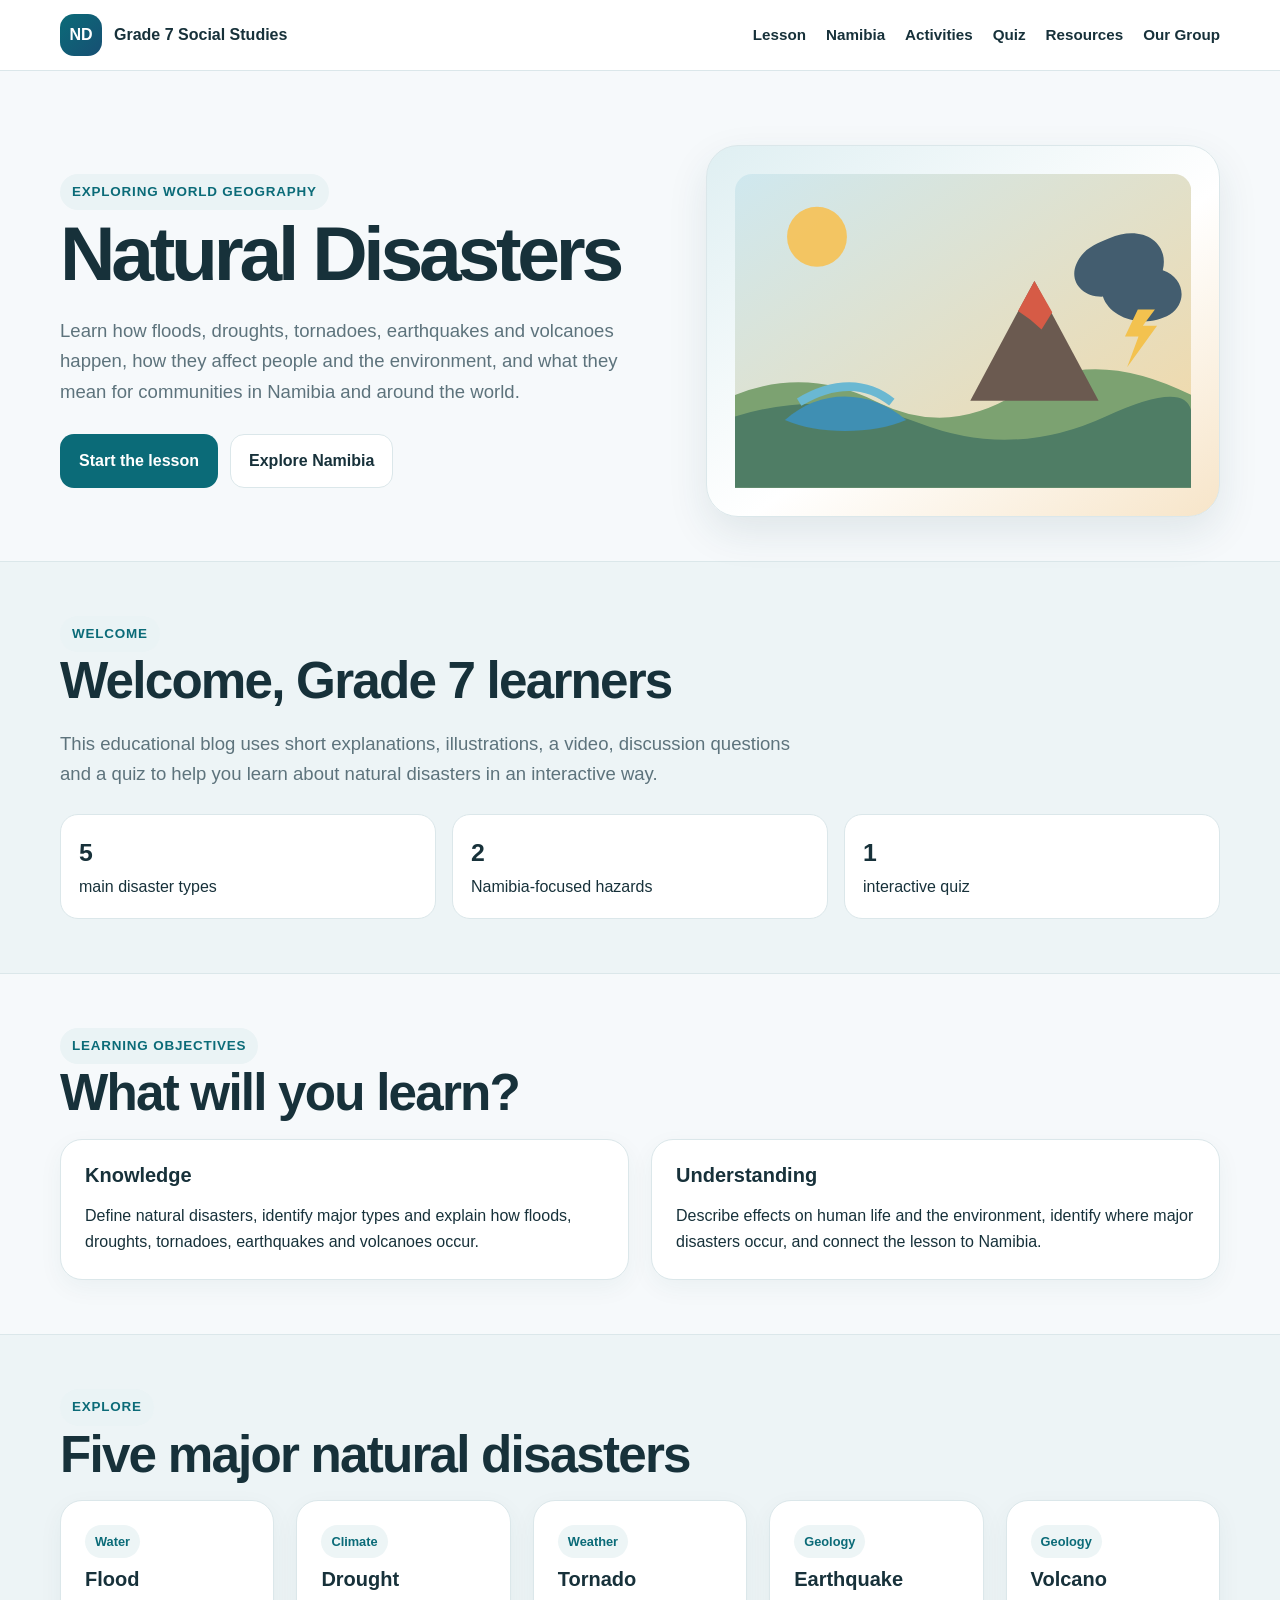
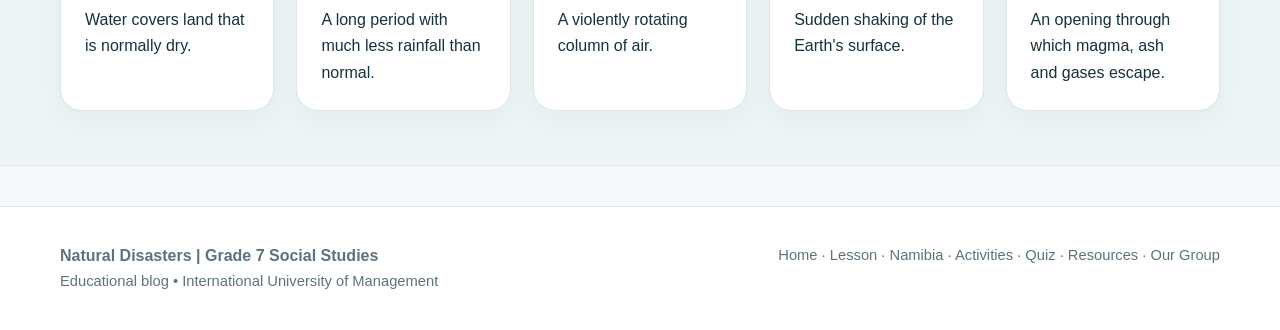
==== index.html @ 61c07725 "Grade 7 Natural Disasters educational site Co-Authored-By: Claude Opus 5.5 <noreply@anthropic.com>" ====
<!doctype html><html lang="en"><head><meta charset="utf-8"><meta name="viewport" content="width=device-width,initial-scale=1"><title>Natural Disasters | Grade 7 Social Studies</title><link rel="stylesheet" href="styles.css"></head><body>
<header class="nav"><div class="wrap nav-inner"><a class="brand" href="index.html"><span class="logo">ND</span><span>Grade 7 Social Studies</span></a><nav class="menu"><a href="lesson.html">Lesson</a><a href="namibia.html">Namibia</a><a href="activities.html">Activities</a><a href="quiz.html">Quiz</a><a href="resources.html">Resources</a><a href="group.html">Our Group</a></nav></div></header>
<main>
<section class="hero"><div class="wrap hero-grid"><div><span class="kicker">Exploring World Geography</span><h1>Natural Disasters</h1><p class="lead">Learn how floods, droughts, tornadoes, earthquakes and volcanoes happen, how they affect people and the environment, and what they mean for communities in Namibia and around the world.</p><div class="cta-row"><a class="btn btn-primary" href="lesson.html">Start the lesson</a><a class="btn btn-secondary" href="namibia.html">Explore Namibia</a></div></div><div class="hero-art"><svg viewBox="0 0 640 440" role="img" aria-label="Illustration of natural disasters"><defs><linearGradient id="sky" x1="0" y1="0" x2="1" y2="1"><stop offset="0" stop-color="#cfe8ef"/><stop offset="1" stop-color="#f4d8a4"/></linearGradient></defs><rect width="640" height="440" rx="24" fill="url(#sky)"/><path d="M0 310 Q100 270 200 320 T400 305 T640 310 V440 H0Z" fill="#7ca271"/><path d="M0 340 Q130 300 260 350 T520 340 T640 350 V440 H0Z" fill="#4f7d65"/><path d="M330 318 L420 150 L510 318Z" fill="#6b5a50"/><path d="M397 192 L420 150 L445 194 L430 218 L414 204Z" fill="#d65b46"/><path d="M70 345 C120 300 190 302 240 345 C195 365 116 366 70 345Z" fill="#3f8fb3"/><path d="M90 320 C140 290 185 292 220 320" stroke="#6ab8d2" stroke-width="12" fill="none"/><path d="M525 90 C570 70 610 95 600 135 C630 145 636 180 610 197 C574 218 526 203 516 172 C487 173 468 150 479 126 C488 105 505 98 525 90Z" fill="#435d6f"/><path d="M565 190 l-18 38 h19 l-16 43 42-58 h-20 l17-23z" fill="#f3c24f"/><circle cx="115" cy="88" r="42" fill="#f5c35c" opacity=".95"/></svg></div></div></section>
<section class="section alt"><div class="wrap"><span class="kicker">Welcome</span><h2>Welcome, Grade 7 learners</h2><p class="lead">This educational blog uses short explanations, illustrations, a video, discussion questions and a quiz to help you learn about natural disasters in an interactive way.</p><div class="stats"><div class="stat"><strong>5</strong><span>main disaster types</span></div><div class="stat"><strong>2</strong><span>Namibia-focused hazards</span></div><div class="stat"><strong>1</strong><span>interactive quiz</span></div></div></div></section>
<section class="section"><div class="wrap"><span class="kicker">Learning objectives</span><h2>What will you learn?</h2><div class="grid two"><div class="card"><h3>Knowledge</h3><p>Define natural disasters, identify major types and explain how floods, droughts, tornadoes, earthquakes and volcanoes occur.</p></div><div class="card"><h3>Understanding</h3><p>Describe effects on human life and the environment, identify where major disasters occur, and connect the lesson to Namibia.</p></div></div></div></section>
<section class="section alt"><div class="wrap"><span class="kicker">Explore</span><h2>Five major natural disasters</h2><div class="grid five"><div class="card"><span class="badge">Water</span><h3>Flood</h3><p>Water covers land that is normally dry.</p></div><div class="card"><span class="badge">Climate</span><h3>Drought</h3><p>A long period with much less rainfall than normal.</p></div><div class="card"><span class="badge">Weather</span><h3>Tornado</h3><p>A violently rotating column of air.</p></div><div class="card"><span class="badge">Geology</span><h3>Earthquake</h3><p>Sudden shaking of the Earth's surface.</p></div><div class="card"><span class="badge">Geology</span><h3>Volcano</h3><p>An opening through which magma, ash and gases escape.</p></div></div></div></section>
</main>
<footer class="footer"><div class="wrap footer-grid"><div><strong>Natural Disasters | Grade 7 Social Studies</strong><div class="small">Educational blog • International University of Management</div></div><div class="small">Home · Lesson · Namibia · Activities · Quiz · Resources · Our Group</div></div></footer>
</body></html>
---- styles.css ----
:root{
  --bg:#f6f9fb;
  --surface:#ffffff;
  --ink:#17313a;
  --muted:#5d737c;
  --brand:#0b6b78;
  --brand-2:#174f73;
  --accent:#e39a39;
  --soft:#eaf3f5;
  --line:#dbe7ea;
  --shadow:0 16px 40px rgba(25,70,82,.10);
  --radius:22px;
}
*{box-sizing:border-box}
html{scroll-behavior:smooth}
body{margin:0;font-family:Inter,Arial,Helvetica,sans-serif;background:var(--bg);color:var(--ink);line-height:1.65}
a{color:var(--brand);text-decoration:none}
a:hover{text-decoration:underline}
img,svg{max-width:100%;display:block}
.wrap{width:min(1160px,92%);margin:auto}
.nav{position:sticky;top:0;z-index:20;background:rgba(255,255,255,.95);backdrop-filter:blur(10px);border-bottom:1px solid var(--line)}
.nav-inner{display:flex;align-items:center;justify-content:space-between;gap:24px;padding:14px 0}
.brand{display:flex;align-items:center;gap:12px;font-weight:800;color:var(--ink)}
.logo{width:42px;height:42px;border-radius:14px;background:linear-gradient(135deg,var(--brand),var(--brand-2));display:grid;place-items:center;color:white;font-weight:900}
.menu{display:flex;gap:20px;flex-wrap:wrap;font-size:.95rem}
.menu a{color:var(--ink);font-weight:650}
.hero{padding:74px 0 44px}
.hero-grid{display:grid;grid-template-columns:1.08fr .92fr;gap:42px;align-items:center}
.kicker{display:inline-flex;gap:8px;align-items:center;padding:7px 12px;border-radius:999px;background:var(--soft);color:var(--brand);font-weight:800;font-size:.84rem;text-transform:uppercase;letter-spacing:.06em}
h1,h2,h3{line-height:1.14;margin:0 0 16px}
h1{font-size:clamp(2.6rem,6vw,5.7rem);letter-spacing:-.055em}
h2{font-size:clamp(2rem,4vw,3.3rem);letter-spacing:-.035em}
h3{font-size:1.25rem}
.lead{font-size:1.16rem;color:var(--muted);max-width:760px}
.cta-row{display:flex;gap:12px;flex-wrap:wrap;margin-top:26px}.btn{display:inline-flex;align-items:center;justify-content:center;padding:13px 18px;border-radius:14px;font-weight:800;border:1px solid transparent}.btn-primary{background:var(--brand);color:#fff}.btn-secondary{background:#fff;border-color:var(--line);color:var(--ink)}
.hero-art{background:linear-gradient(145deg,#dfeff2,#fff 55%,#f7e5c9);border:1px solid var(--line);border-radius:32px;padding:28px;box-shadow:var(--shadow)}
.section{padding:54px 0}.section.alt{background:#edf4f6;border-top:1px solid var(--line);border-bottom:1px solid var(--line)}
.grid{display:grid;grid-template-columns:repeat(3,1fr);gap:22px}.grid.two{grid-template-columns:repeat(2,1fr)}.grid.five{grid-template-columns:repeat(5,1fr)}
.card{background:var(--surface);border:1px solid var(--line);border-radius:var(--radius);padding:24px;box-shadow:0 8px 24px rgba(25,70,82,.05)}
.card p:last-child{margin-bottom:0}.iconbox{height:170px;border-radius:18px;background:linear-gradient(135deg,#edf5f6,#fff);display:grid;place-items:center;margin-bottom:18px;border:1px solid var(--line);overflow:hidden}
.badge{display:inline-block;padding:6px 10px;border-radius:999px;background:#edf5f6;color:var(--brand);font-size:.8rem;font-weight:800;margin-bottom:10px}
.stats{display:grid;grid-template-columns:repeat(3,1fr);gap:16px;margin-top:24px}.stat{background:#fff;border:1px solid var(--line);padding:18px;border-radius:18px}.stat strong{display:block;font-size:1.55rem}
.note{border-left:4px solid var(--accent);background:#fff7ea;padding:18px 20px;border-radius:14px;margin:20px 0}.namibia{border-left-color:var(--brand);background:#eef8fa}
.table-wrap{overflow-x:auto}.table{width:100%;border-collapse:collapse;background:#fff;border-radius:18px;overflow:hidden}.table th,.table td{padding:14px 16px;border-bottom:1px solid var(--line);vertical-align:top}.table th{background:#edf4f6;text-align:left}
.figure{background:#fff;border:1px solid var(--line);border-radius:22px;padding:18px}.figure figcaption{color:var(--muted);font-size:.9rem;margin-top:10px}
.quiz-q{margin-bottom:26px;padding-bottom:22px;border-bottom:1px solid var(--line)}.quiz-q label{display:block;margin:8px 0}.quiz-q input{margin-right:8px}.quiz-result{display:none;margin-top:18px;padding:18px;border-radius:16px;background:#eaf7ef;border:1px solid #bddfca;font-weight:800}
.footer{padding:36px 0;border-top:1px solid var(--line);background:#fff;color:var(--muted);margin-top:40px}.footer-grid{display:flex;justify-content:space-between;gap:24px;flex-wrap:wrap}
.page-hero{padding:62px 0 28px}.breadcrumbs{font-size:.9rem;color:var(--muted);margin-bottom:12px}.content{max-width:850px}.content h2{margin-top:38px}.content h3{margin-top:28px}.content ul{padding-left:22px}
.group-card strong{font-size:1.08rem}.small{font-size:.92rem;color:var(--muted)}
@media(max-width:920px){.hero-grid,.grid,.grid.two,.grid.five,.stats{grid-template-columns:1fr 1fr}.menu{display:none}h1{font-size:3.4rem}}
@media(max-width:640px){.hero-grid,.grid,.grid.two,.grid.five,.stats{grid-template-columns:1fr}.hero{padding-top:42px}.hero-art{order:-1}.wrap{width:min(94%,1160px)}.section{padding:40px 0}h1{font-size:2.7rem}}
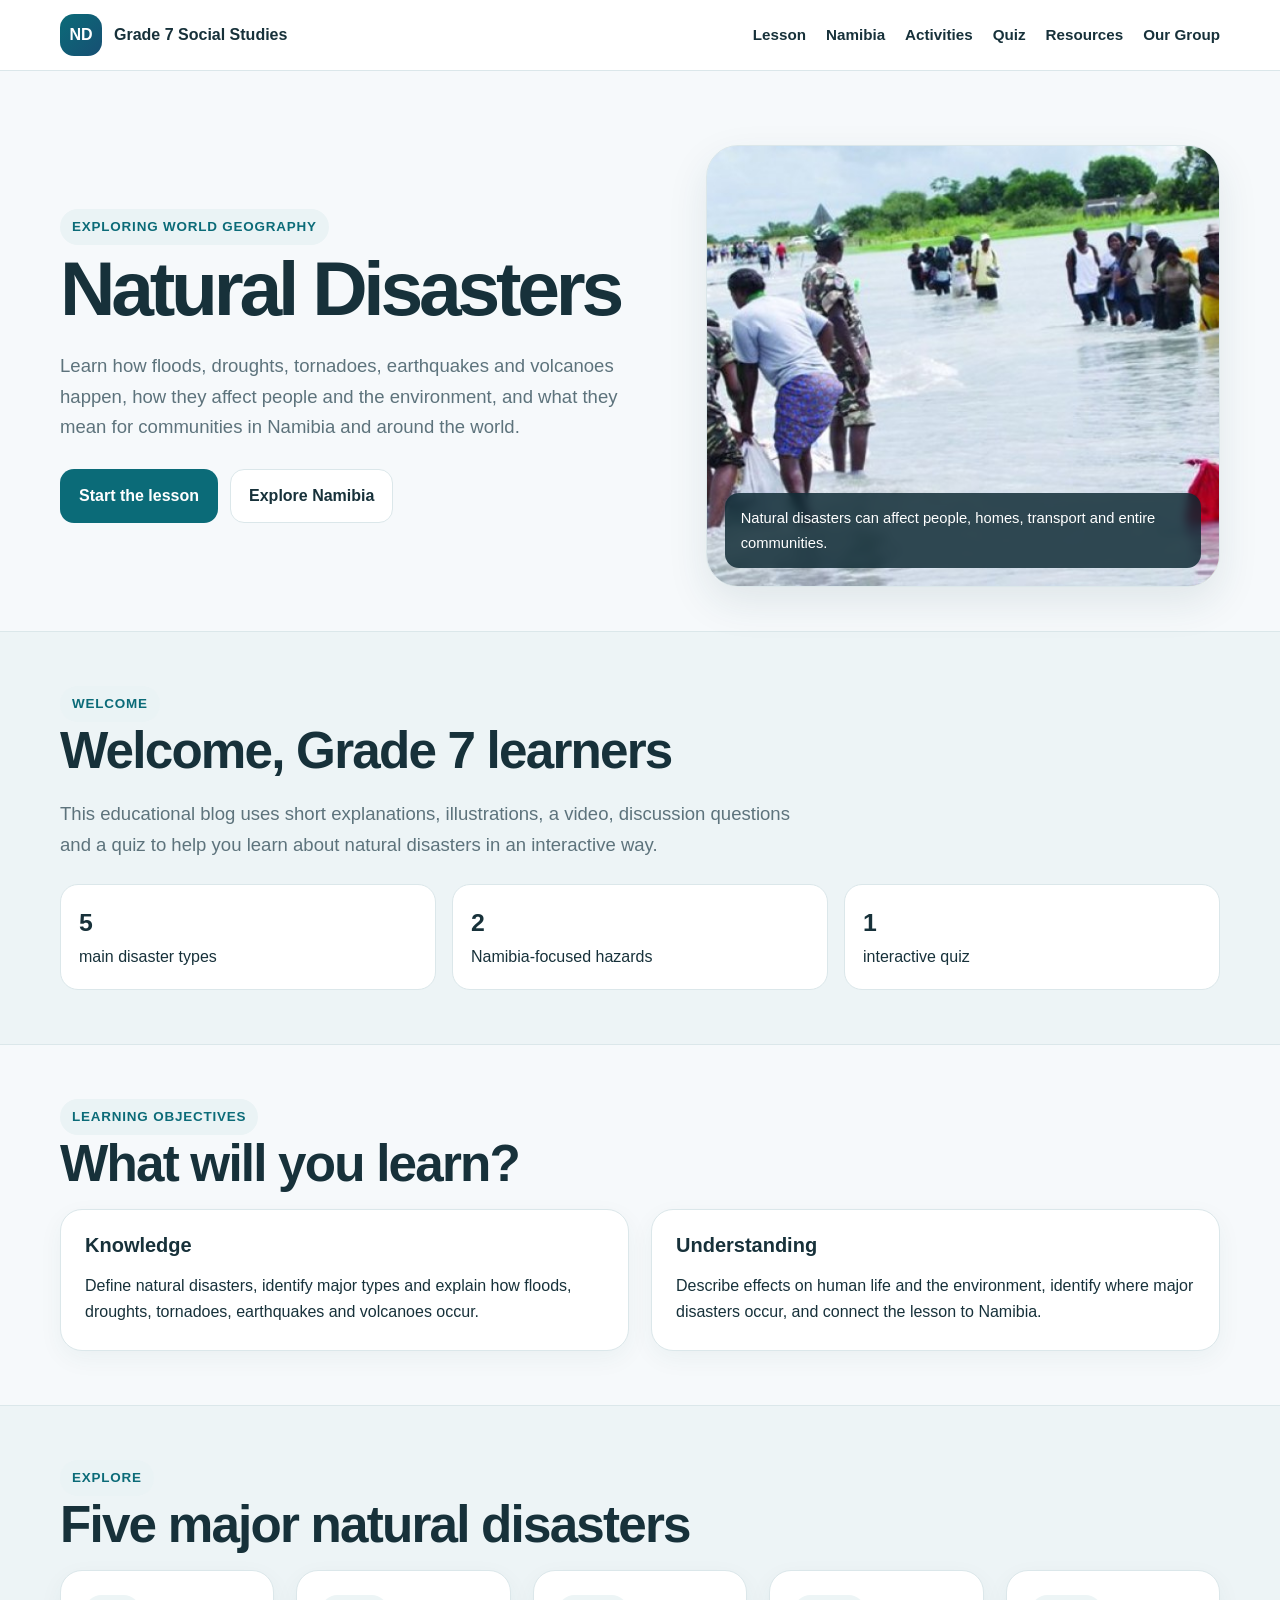
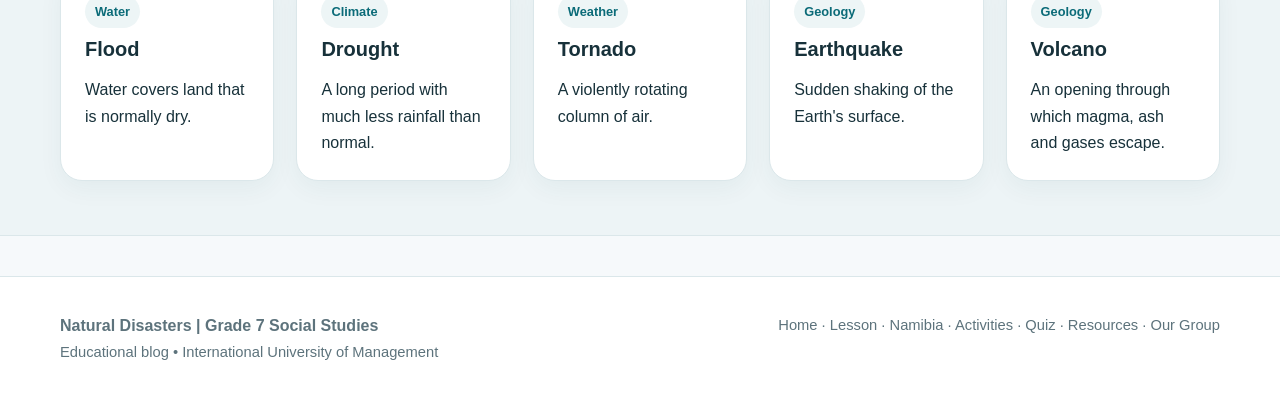
==== commit 1b7b2bcb: "Add disaster photos to home, lesson and Namibia pages Co-Authored-By: Claude Opus 5.5 <noreply@anthr" ====
--- a/index.html
+++ b/index.html
@@ -1,7 +1,7 @@
 <!doctype html><html lang="en"><head><meta charset="utf-8"><meta name="viewport" content="width=device-width,initial-scale=1"><title>Natural Disasters | Grade 7 Social Studies</title><link rel="stylesheet" href="styles.css"></head><body>
 <header class="nav"><div class="wrap nav-inner"><a class="brand" href="index.html"><span class="logo">ND</span><span>Grade 7 Social Studies</span></a><nav class="menu"><a href="lesson.html">Lesson</a><a href="namibia.html">Namibia</a><a href="activities.html">Activities</a><a href="quiz.html">Quiz</a><a href="resources.html">Resources</a><a href="group.html">Our Group</a></nav></div></header>
 <main>
-<section class="hero"><div class="wrap hero-grid"><div><span class="kicker">Exploring World Geography</span><h1>Natural Disasters</h1><p class="lead">Learn how floods, droughts, tornadoes, earthquakes and volcanoes happen, how they affect people and the environment, and what they mean for communities in Namibia and around the world.</p><div class="cta-row"><a class="btn btn-primary" href="lesson.html">Start the lesson</a><a class="btn btn-secondary" href="namibia.html">Explore Namibia</a></div></div><div class="hero-art"><svg viewBox="0 0 640 440" role="img" aria-label="Illustration of natural disasters"><defs><linearGradient id="sky" x1="0" y1="0" x2="1" y2="1"><stop offset="0" stop-color="#cfe8ef"/><stop offset="1" stop-color="#f4d8a4"/></linearGradient></defs><rect width="640" height="440" rx="24" fill="url(#sky)"/><path d="M0 310 Q100 270 200 320 T400 305 T640 310 V440 H0Z" fill="#7ca271"/><path d="M0 340 Q130 300 260 350 T520 340 T640 350 V440 H0Z" fill="#4f7d65"/><path d="M330 318 L420 150 L510 318Z" fill="#6b5a50"/><path d="M397 192 L420 150 L445 194 L430 218 L414 204Z" fill="#d65b46"/><path d="M70 345 C120 300 190 302 240 345 C195 365 116 366 70 345Z" fill="#3f8fb3"/><path d="M90 320 C140 290 185 292 220 320" stroke="#6ab8d2" stroke-width="12" fill="none"/><path d="M525 90 C570 70 610 95 600 135 C630 145 636 180 610 197 C574 218 526 203 516 172 C487 173 468 150 479 126 C488 105 505 98 525 90Z" fill="#435d6f"/><path d="M565 190 l-18 38 h19 l-16 43 42-58 h-20 l17-23z" fill="#f3c24f"/><circle cx="115" cy="88" r="42" fill="#f5c35c" opacity=".95"/></svg></div></div></section>
+<section class="hero"><div class="wrap hero-grid"><div><span class="kicker">Exploring World Geography</span><h1>Natural Disasters</h1><p class="lead">Learn how floods, droughts, tornadoes, earthquakes and volcanoes happen, how they affect people and the environment, and what they mean for communities in Namibia and around the world.</p><div class="cta-row"><a class="btn btn-primary" href="lesson.html">Start the lesson</a><a class="btn btn-secondary" href="namibia.html">Explore Namibia</a></div></div><div class="hero-art photo-hero"><img src="images/flood-community.png" alt="People moving through flood water"><div class="hero-caption">Natural disasters can affect people, homes, transport and entire communities.</div></div></div></div></section>
 <section class="section alt"><div class="wrap"><span class="kicker">Welcome</span><h2>Welcome, Grade 7 learners</h2><p class="lead">This educational blog uses short explanations, illustrations, a video, discussion questions and a quiz to help you learn about natural disasters in an interactive way.</p><div class="stats"><div class="stat"><strong>5</strong><span>main disaster types</span></div><div class="stat"><strong>2</strong><span>Namibia-focused hazards</span></div><div class="stat"><strong>1</strong><span>interactive quiz</span></div></div></div></section>
 <section class="section"><div class="wrap"><span class="kicker">Learning objectives</span><h2>What will you learn?</h2><div class="grid two"><div class="card"><h3>Knowledge</h3><p>Define natural disasters, identify major types and explain how floods, droughts, tornadoes, earthquakes and volcanoes occur.</p></div><div class="card"><h3>Understanding</h3><p>Describe effects on human life and the environment, identify where major disasters occur, and connect the lesson to Namibia.</p></div></div></div></section>
 <section class="section alt"><div class="wrap"><span class="kicker">Explore</span><h2>Five major natural disasters</h2><div class="grid five"><div class="card"><span class="badge">Water</span><h3>Flood</h3><p>Water covers land that is normally dry.</p></div><div class="card"><span class="badge">Climate</span><h3>Drought</h3><p>A long period with much less rainfall than normal.</p></div><div class="card"><span class="badge">Weather</span><h3>Tornado</h3><p>A violently rotating column of air.</p></div><div class="card"><span class="badge">Geology</span><h3>Earthquake</h3><p>Sudden shaking of the Earth's surface.</p></div><div class="card"><span class="badge">Geology</span><h3>Volcano</h3><p>An opening through which magma, ash and gases escape.</p></div></div></div></section>
--- a/styles.css
+++ b/styles.css
@@ -49,3 +49,12 @@
 .group-card strong{font-size:1.08rem}.small{font-size:.92rem;color:var(--muted)}
 @media(max-width:920px){.hero-grid,.grid,.grid.two,.grid.five,.stats{grid-template-columns:1fr 1fr}.menu{display:none}h1{font-size:3.4rem}}
 @media(max-width:640px){.hero-grid,.grid,.grid.two,.grid.five,.stats{grid-template-columns:1fr}.hero{padding-top:42px}.hero-art{order:-1}.wrap{width:min(94%,1160px)}.section{padding:40px 0}h1{font-size:2.7rem}}
+
+/* Embedded lesson photography */
+.photo-grid{display:grid;grid-template-columns:repeat(2,minmax(0,1fr));gap:18px;margin:22px 0 26px}
+.photo-figure{padding:12px;overflow:hidden}
+.lesson-photo{width:100%;height:290px;object-fit:cover;border-radius:15px}
+.photo-hero{padding:0;overflow:hidden;position:relative;min-height:420px}
+.photo-hero>img{width:100%;height:440px;object-fit:cover}
+.hero-caption{position:absolute;left:18px;right:18px;bottom:18px;background:rgba(10,39,48,.82);color:white;padding:13px 16px;border-radius:14px;font-size:.92rem;backdrop-filter:blur(5px)}
+@media(max-width:640px){.photo-grid{grid-template-columns:1fr}.lesson-photo{height:240px}.photo-hero>img{height:330px}.photo-hero{min-height:0}}
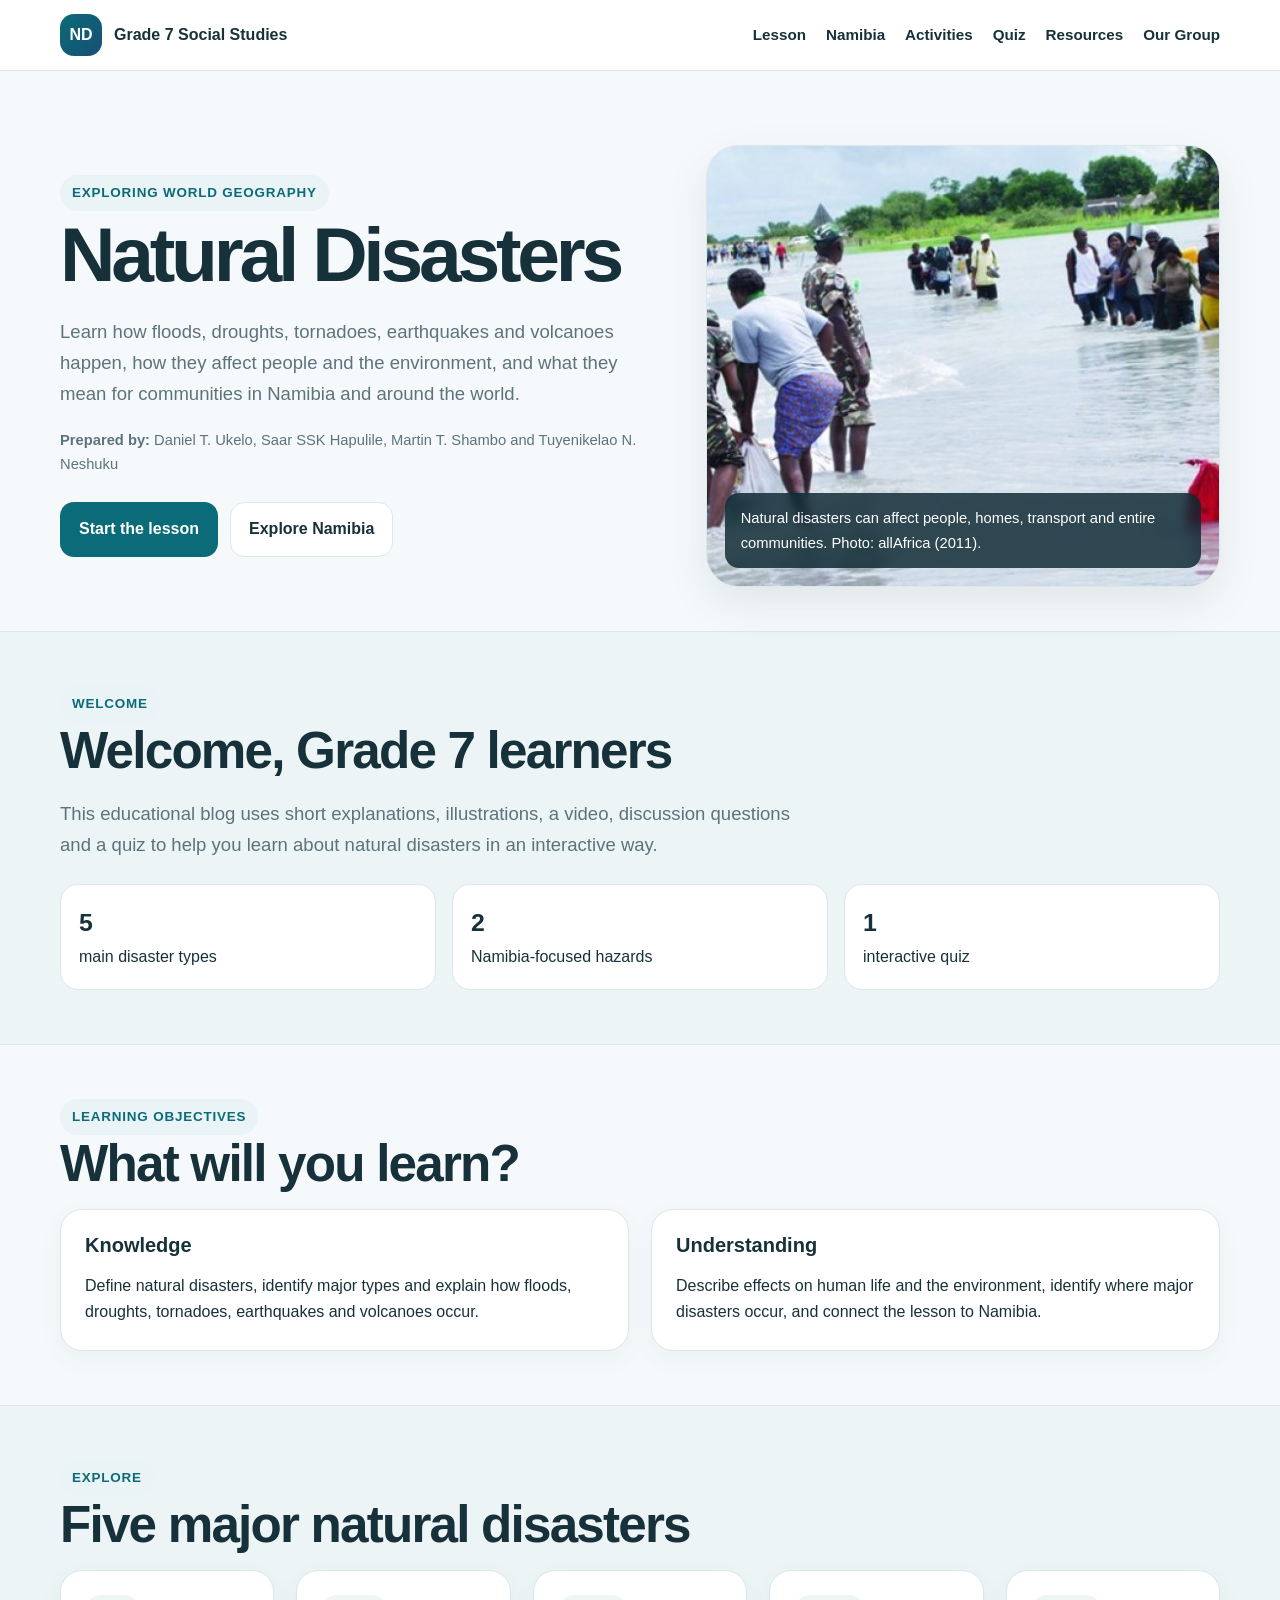
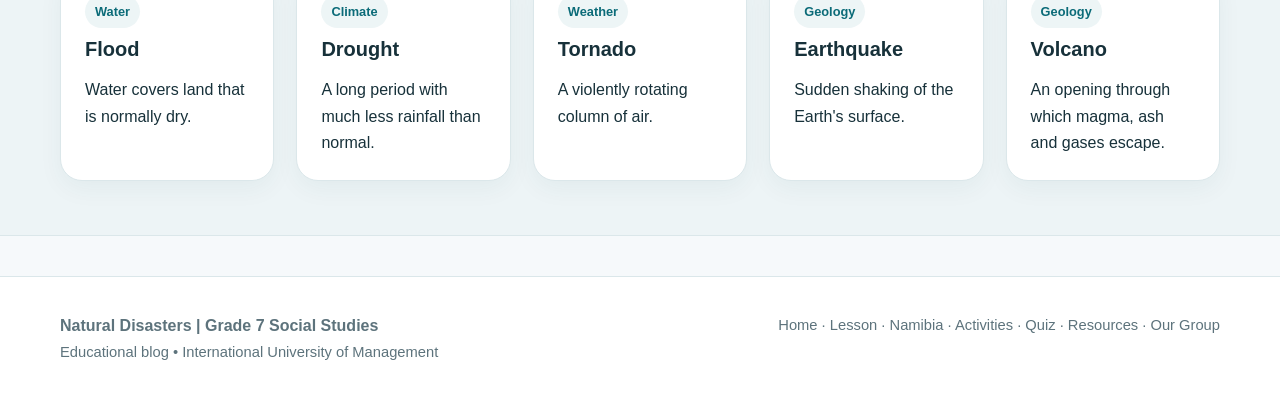
==== commit ff5440ec: "Add image sources, APA references, homepage credits and full reflection Replace three untraceable ph" ====
--- a/index.html
+++ b/index.html
@@ -1,7 +1,7 @@
 <!doctype html><html lang="en"><head><meta charset="utf-8"><meta name="viewport" content="width=device-width,initial-scale=1"><title>Natural Disasters | Grade 7 Social Studies</title><link rel="stylesheet" href="styles.css"></head><body>
 <header class="nav"><div class="wrap nav-inner"><a class="brand" href="index.html"><span class="logo">ND</span><span>Grade 7 Social Studies</span></a><nav class="menu"><a href="lesson.html">Lesson</a><a href="namibia.html">Namibia</a><a href="activities.html">Activities</a><a href="quiz.html">Quiz</a><a href="resources.html">Resources</a><a href="group.html">Our Group</a></nav></div></header>
 <main>
-<section class="hero"><div class="wrap hero-grid"><div><span class="kicker">Exploring World Geography</span><h1>Natural Disasters</h1><p class="lead">Learn how floods, droughts, tornadoes, earthquakes and volcanoes happen, how they affect people and the environment, and what they mean for communities in Namibia and around the world.</p><div class="cta-row"><a class="btn btn-primary" href="lesson.html">Start the lesson</a><a class="btn btn-secondary" href="namibia.html">Explore Namibia</a></div></div><div class="hero-art photo-hero"><img src="images/flood-community.png" alt="People moving through flood water"><div class="hero-caption">Natural disasters can affect people, homes, transport and entire communities.</div></div></div></div></section>
+<section class="hero"><div class="wrap hero-grid"><div><span class="kicker">Exploring World Geography</span><h1>Natural Disasters</h1><p class="lead">Learn how floods, droughts, tornadoes, earthquakes and volcanoes happen, how they affect people and the environment, and what they mean for communities in Namibia and around the world.</p><p class="small"><strong>Prepared by:</strong> Daniel T. Ukelo, Saar SSK Hapulile, Martin T. Shambo and Tuyenikelao N. Neshuku</p><div class="cta-row"><a class="btn btn-primary" href="lesson.html">Start the lesson</a><a class="btn btn-secondary" href="namibia.html">Explore Namibia</a></div></div><div class="hero-art photo-hero"><img src="images/flood-community.png" alt="People moving through flood water"><div class="hero-caption">Natural disasters can affect people, homes, transport and entire communities. Photo: allAfrica (2011).</div></div></div></div></section>
 <section class="section alt"><div class="wrap"><span class="kicker">Welcome</span><h2>Welcome, Grade 7 learners</h2><p class="lead">This educational blog uses short explanations, illustrations, a video, discussion questions and a quiz to help you learn about natural disasters in an interactive way.</p><div class="stats"><div class="stat"><strong>5</strong><span>main disaster types</span></div><div class="stat"><strong>2</strong><span>Namibia-focused hazards</span></div><div class="stat"><strong>1</strong><span>interactive quiz</span></div></div></div></section>
 <section class="section"><div class="wrap"><span class="kicker">Learning objectives</span><h2>What will you learn?</h2><div class="grid two"><div class="card"><h3>Knowledge</h3><p>Define natural disasters, identify major types and explain how floods, droughts, tornadoes, earthquakes and volcanoes occur.</p></div><div class="card"><h3>Understanding</h3><p>Describe effects on human life and the environment, identify where major disasters occur, and connect the lesson to Namibia.</p></div></div></div></section>
 <section class="section alt"><div class="wrap"><span class="kicker">Explore</span><h2>Five major natural disasters</h2><div class="grid five"><div class="card"><span class="badge">Water</span><h3>Flood</h3><p>Water covers land that is normally dry.</p></div><div class="card"><span class="badge">Climate</span><h3>Drought</h3><p>A long period with much less rainfall than normal.</p></div><div class="card"><span class="badge">Weather</span><h3>Tornado</h3><p>A violently rotating column of air.</p></div><div class="card"><span class="badge">Geology</span><h3>Earthquake</h3><p>Sudden shaking of the Earth's surface.</p></div><div class="card"><span class="badge">Geology</span><h3>Volcano</h3><p>An opening through which magma, ash and gases escape.</p></div></div></div></section>
